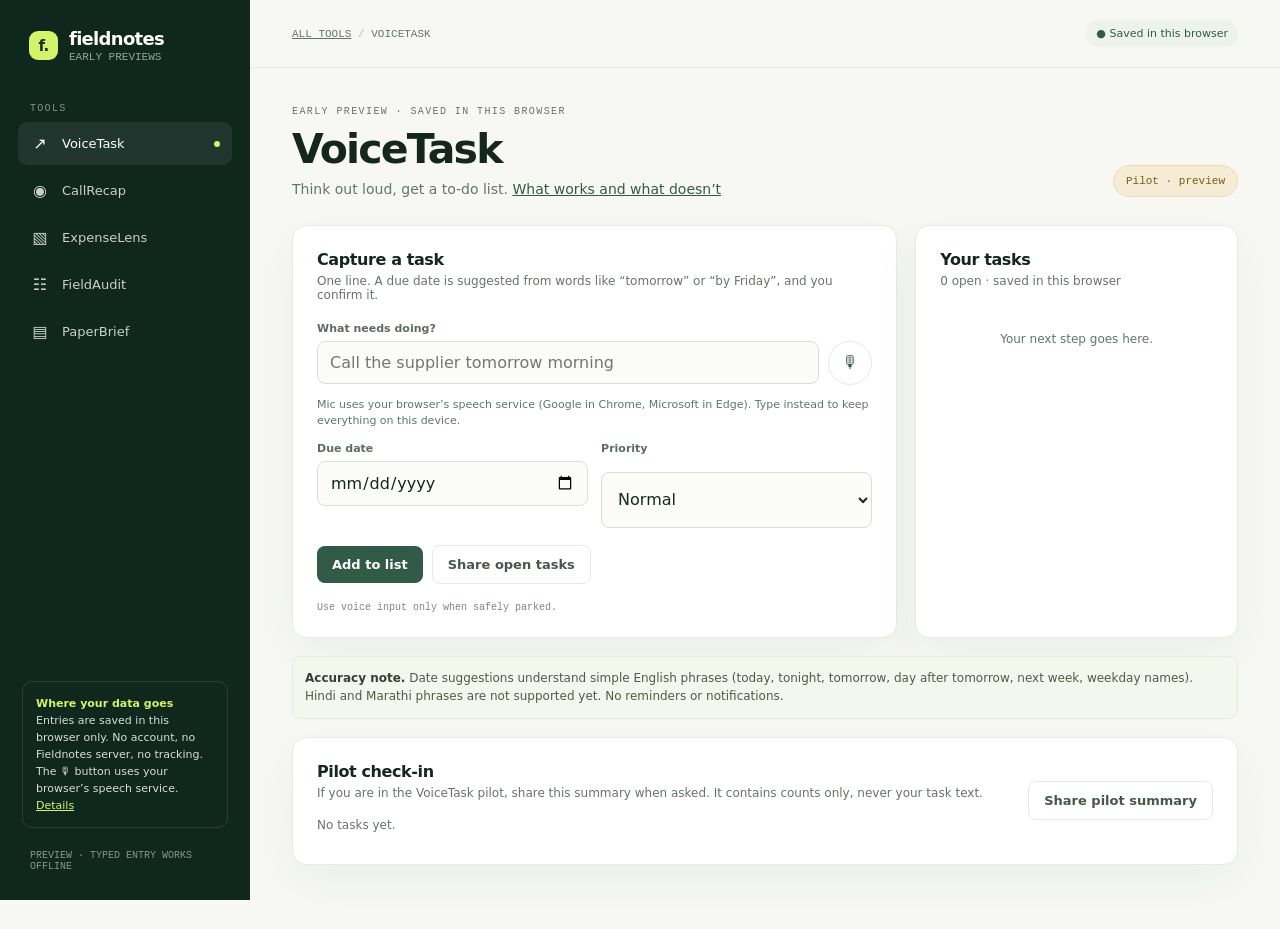
==== src/outputs/app/index.html @ 52ec48af "Fieldnotes storefront: catalog, product pages, honest privacy, VoiceTask pilot, speech test lab Co-A" ====
<!doctype html>
<html lang="en">
<head>
<meta charset="utf-8"><meta name="viewport" content="width=device-width,initial-scale=1,viewport-fit=cover"><meta name="theme-color" content="#10271e"><meta name="robots" content="noindex"><meta name="description" content="Early previews of focused, privacy-first tools for small businesses."><link rel="manifest" href="../manifest.webmanifest"><link rel="icon" href="../icon.svg"><title>Fieldnotes preview</title>
<style>
:root{--ink:#15261e;--muted:#66736a;--line:#e6e9e4;--paper:#f7f8f4;--white:#fff;--green:#315b46;--lime:#d3f36b;--soft:#edf3e9;--orange:#e17a4c;--shadow:0 16px 50px #1c38250d;--sans:'DM Sans',system-ui,-apple-system,'Segoe UI',Roboto,sans-serif;--display:Manrope,system-ui,-apple-system,'Segoe UI',Roboto,sans-serif;--mono:'DM Mono',ui-monospace,SFMono-Regular,Menlo,monospace}*{box-sizing:border-box}body{margin:0;background:var(--paper);color:var(--ink);font:15px var(--sans)}.shell{min-height:100vh}.sidebar{position:fixed;inset:0 auto 0 0;width:250px;background:#10271e;color:white;padding:26px 18px;display:flex;flex-direction:column;z-index:5}.brand{display:flex;align-items:center;gap:11px;padding:2px 11px 32px;font:800 18px var(--display);letter-spacing:-.7px;color:white;text-decoration:none}.brand-mark{width:29px;height:29px;border-radius:9px;background:var(--lime);color:#173326;display:grid;place-items:center;font:800 15px var(--display)}.brand small{display:block;color:#91a89a;font:11px var(--mono);letter-spacing:0;margin-top:2px}.nav-label{padding:8px 12px;color:#819489;font:10px var(--mono);letter-spacing:1.3px;text-transform:uppercase}.nav{display:grid;gap:4px}.nav button{border:0;background:transparent;color:#c8d2ca;text-align:left;padding:12px;border-radius:9px;display:flex;align-items:center;gap:12px;font:500 13px var(--sans);cursor:pointer}.nav button:hover,.nav button.active{background:#ffffff12;color:white}.nav button.active:after{content:'';margin-left:auto;width:6px;height:6px;background:var(--lime);border-radius:50%}.nav-icon{width:20px;text-align:center;font-size:16px}.side-bottom{margin-top:auto}.privacy{margin:10px 4px 0;padding:13px;border:1px solid #ffffff1c;border-radius:10px;color:#d3e0d5;font-size:11px;line-height:1.55}.privacy b{color:var(--lime);font-weight:600}.side-foot{padding:22px 12px 2px;color:#84988b;font:10px var(--mono)}.main{margin-left:250px;min-height:100vh}.topbar{height:68px;padding:0 42px;border-bottom:1px solid var(--line);display:flex;align-items:center;justify-content:space-between;background:#f7f8f4ef;position:sticky;top:0;z-index:4;backdrop-filter:blur(12px)}.crumb{font:11px var(--mono);color:var(--muted)}.top-actions{display:flex;align-items:center;gap:12px}.local-pill{font-size:11px;color:var(--green);background:var(--soft);padding:7px 10px;border-radius:99px}.content{max-width:1180px;margin:0 auto;padding:38px 42px 64px}.eyebrow{font:10px var(--mono);letter-spacing:1.4px;text-transform:uppercase;color:#66736a}.hero{display:flex;align-items:end;justify-content:space-between;margin-bottom:28px;gap:16px}.hero h1{font:700 clamp(28px,4vw,41px)/1.07 var(--display);letter-spacing:-1.8px;margin:11px 0 9px}.hero p{margin:0;color:var(--muted);font-size:14px}.price-tag{font:11px var(--mono);padding:9px 12px;border:1px solid #ecdcb6;border-radius:99px;color:#7a5a17;background:#f6ecd5;white-space:nowrap}.grid{display:grid;grid-template-columns:minmax(0,1.5fr) minmax(270px,.8fr);gap:18px}.card{background:var(--white);border:1px solid var(--line);border-radius:14px;padding:24px;box-shadow:var(--shadow)}.card-head{display:flex;justify-content:space-between;align-items:start;margin-bottom:20px}.card h2{font:700 16px var(--display);margin:0;letter-spacing:-.4px}.card-sub{font-size:12px;color:var(--muted);margin-top:5px}.kicker{font:10px var(--mono);color:var(--muted)}.form-grid{display:grid;grid-template-columns:1fr 1fr;gap:13px}.field{display:grid;gap:6px}.field.full{grid-column:1/-1}label{font-size:11px;font-weight:600;color:#5d6b60}.field input,.field select,.field textarea,.mic-row input{width:100%;border:1px solid #d9dfd6;background:#fbfcfa;border-radius:8px;padding:11px 12px;color:var(--ink);font:16px var(--sans);outline:none}.field input:focus,.field select:focus,.field textarea:focus,.mic-row input:focus{border-color:#73937d;box-shadow:0 0 0 3px #315b4620}.field textarea{min-height:85px;resize:vertical}.actions{display:flex;align-items:center;gap:9px;margin-top:17px;flex-wrap:wrap}.btn{border:0;border-radius:8px;padding:11px 15px;background:var(--green);color:white;font:600 13px var(--sans);cursor:pointer}.btn:hover{background:#244a37}.btn.secondary{background:white;border:1px solid var(--line);color:#47574b}.btn.secondary:hover{background:#f5f7f3}.btn.small{padding:8px 10px;font-size:12px}.receipt-drop{border:1px dashed #cbd5ca;background:#f9fbf8;border-radius:10px;padding:18px;display:flex;align-items:center;gap:13px;margin-bottom:16px;cursor:pointer}.drop-icon{height:40px;width:40px;flex:none;background:#e9f0e5;border-radius:11px;display:grid;place-items:center;font-size:18px}.receipt-drop b{font-size:12px}.receipt-drop span{display:block;color:var(--muted);font-size:11px;margin-top:3px}.receipt-drop input{display:none}.stats{display:grid;grid-template-columns:repeat(3,1fr);gap:10px;margin-bottom:18px}.stat{background:#f7f9f5;border:1px solid #edf0e9;border-radius:10px;padding:14px}.stat small{font-size:10px;color:var(--muted)}.stat strong{display:block;font:700 22px var(--display);letter-spacing:-1px;margin-top:7px}.rows{display:grid}.row{display:flex;align-items:center;justify-content:space-between;padding:13px 0;border-top:1px solid #edf0eb;gap:12px}.row-title{font-size:13px;font-weight:600;overflow-wrap:anywhere}.row-meta{color:var(--muted);font-size:11px;margin-top:3px}.row-amount{font:500 12px var(--mono);white-space:nowrap}.empty{padding:24px 8px;text-align:center;color:var(--muted);font-size:12px}.notice{background:#f4f7ed;border:1px solid #e5ecd8;border-radius:9px;padding:12px;color:#4f5c47;font-size:12px;line-height:1.55}.notice strong{color:#31432f}.wide{grid-column:1/-1}.task-list{display:grid}.task-item{display:flex;gap:12px;align-items:start;border-top:1px solid #edf0eb;padding:14px 2px}.check{width:22px;height:22px;border:1px solid #b9c5b8;border-radius:6px;margin-top:0;cursor:pointer;flex:none;background:#fff;padding:0}.check.done{background:var(--green);border-color:var(--green);position:relative}.check.done:after{content:'✓';color:white;position:absolute;top:0;left:4px;font-size:14px}.done-text{text-decoration:line-through;color:#8a948a}.tag{font:9px var(--mono);padding:5px 7px;border-radius:99px;background:#eef4e9;color:#58704e;white-space:nowrap}.tag.orange{background:#fff0e8;color:#b55d34}.template{border:1px solid var(--line);border-radius:9px;padding:13px;cursor:pointer;background:#fff;text-align:left;font:inherit;color:inherit}.template.selected{border-color:var(--green);box-shadow:0 0 0 2px #315b4620}.template b{font-size:12px}.template span{display:block;font-size:10px;color:var(--muted);margin-top:4px}.templates{display:grid;grid-template-columns:repeat(3,1fr);gap:9px;margin-bottom:20px}.checklist{display:grid;margin-top:18px}.checkline{display:flex;gap:10px;padding:11px 0;border-top:1px solid #edf0eb;align-items:center;font-size:13px}.checkline input{accent-color:var(--green);width:18px;height:18px}.doc-output{border-left:2px solid var(--lime);padding:3px 0 3px 15px;margin:16px 0;color:#4f5c4f;font-size:13px;line-height:1.8}.flags{display:grid;gap:8px;margin-top:13px}.flag{background:#fff6ef;border:1px solid #f4e4d7;border-radius:8px;padding:10px 12px;color:#7d5236;font-size:12px}.flag b{font-size:10px;text-transform:uppercase;letter-spacing:.6px}.footer-note{font:10px var(--mono);color:#7d877d;margin-top:18px}.mobile-nav{display:none}.toast{position:fixed;bottom:84px;left:50%;transform:translateX(-50%);background:#18382a;color:white;padding:12px 16px;border-radius:9px;z-index:20;font-size:13px;box-shadow:0 8px 22px #0002;max-width:calc(100vw - 32px)}.mic-btn{border-radius:50%;height:44px;width:44px;flex:none;border:1px solid var(--line);background:white;color:var(--green);font-size:17px;cursor:pointer}.mic-row{display:flex;gap:9px;align-items:center}.mic-row input{flex:1;min-width:0}.mic-note{font-size:11px;color:var(--muted);margin-top:6px;line-height:1.45}.hint{font-size:11px;color:var(--muted);min-height:16px;line-height:1.4}.hint.on{color:#2d5420}.pilot{display:flex;justify-content:space-between;align-items:center;gap:16px;flex-wrap:wrap}.pilot .card-head{margin-bottom:10px}.pilot .actions{margin-top:0}.pilot-stats{display:flex;gap:18px;flex-wrap:wrap;font-size:12px;color:var(--muted)}.pilot-stats b{color:var(--ink);font-size:16px;margin-right:3px}
@media(max-width:900px){.sidebar{width:210px}.main{margin-left:210px}.content{padding:30px 24px}.topbar{padding:0 24px}}@media(max-width:680px){.sidebar{display:none}.main{margin:0;padding-bottom:70px}.topbar{height:56px;padding:0 16px}.content{padding:22px 16px 35px}.hero{align-items:start;gap:12px;flex-direction:column}.grid{grid-template-columns:1fr}.wide{grid-column:auto}.card{padding:18px}.templates{grid-template-columns:1fr}.mobile-nav{display:flex;position:fixed;inset:auto 0 0;background:#10271e;color:white;justify-content:space-around;padding:8px 4px calc(8px + env(safe-area-inset-bottom));z-index:8}.mobile-nav button{border:0;background:transparent;color:#c8d2ca;font-size:10px;display:grid;gap:4px;justify-items:center;padding:3px;min-width:56px}.mobile-nav button span:first-child{font-size:17px}.mobile-nav button.active{color:var(--lime)}.stats{gap:6px}.stat{padding:11px}.stat strong{font-size:18px}.form-grid{gap:10px;grid-template-columns:1fr}.price-tag{align-self:flex-start;white-space:normal}.local-pill{display:none}}
</style></head><body><div id="app"></div><script src="app.js"></script><script>if('serviceWorker'in navigator)navigator.serviceWorker.register('../sw.js').catch(()=>{});</script></body></html>
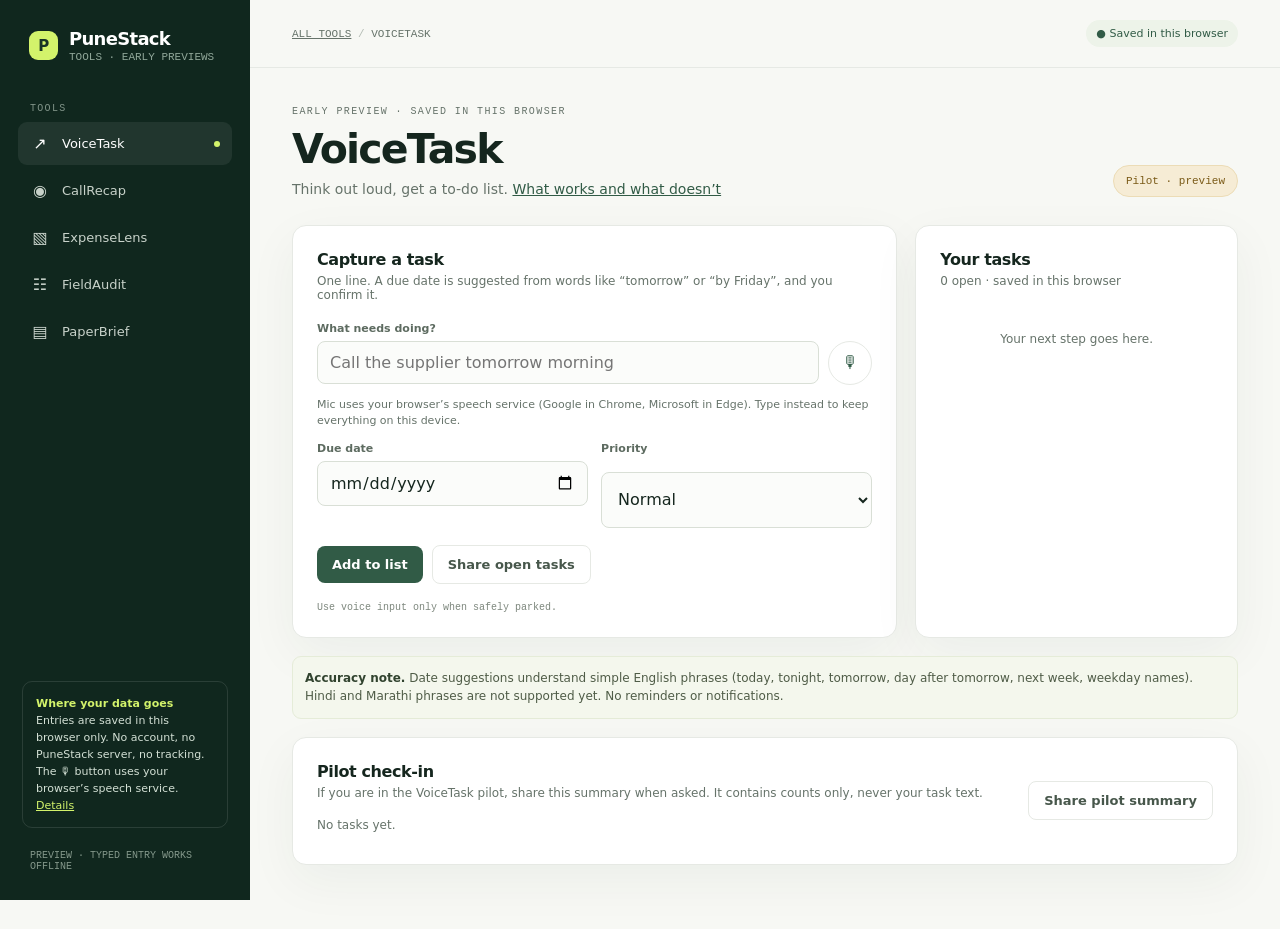
==== commit 755cc403: "Present the tools as "PuneStack Tools" (part of PuneStack) Visible branding only; internal names are" ====
--- a/src/outputs/app/index.html
+++ b/src/outputs/app/index.html
@@ -1,7 +1,7 @@
 <!doctype html>
 <html lang="en">
 <head>
-<meta charset="utf-8"><meta name="viewport" content="width=device-width,initial-scale=1,viewport-fit=cover"><meta name="theme-color" content="#10271e"><meta name="robots" content="noindex"><meta name="description" content="Early previews of focused, privacy-first tools for small businesses."><link rel="manifest" href="../manifest.webmanifest"><link rel="icon" href="../icon.svg"><title>Fieldnotes preview</title>
+<meta charset="utf-8"><meta name="viewport" content="width=device-width,initial-scale=1,viewport-fit=cover"><meta name="theme-color" content="#10271e"><meta name="robots" content="noindex"><meta name="description" content="Early previews of focused, privacy-first tools for small businesses."><link rel="manifest" href="../manifest.webmanifest"><link rel="icon" href="../icon.svg"><title>PuneStack Tools preview</title>
 <style>
 :root{--ink:#15261e;--muted:#66736a;--line:#e6e9e4;--paper:#f7f8f4;--white:#fff;--green:#315b46;--lime:#d3f36b;--soft:#edf3e9;--orange:#e17a4c;--shadow:0 16px 50px #1c38250d;--sans:'DM Sans',system-ui,-apple-system,'Segoe UI',Roboto,sans-serif;--display:Manrope,system-ui,-apple-system,'Segoe UI',Roboto,sans-serif;--mono:'DM Mono',ui-monospace,SFMono-Regular,Menlo,monospace}*{box-sizing:border-box}body{margin:0;background:var(--paper);color:var(--ink);font:15px var(--sans)}.shell{min-height:100vh}.sidebar{position:fixed;inset:0 auto 0 0;width:250px;background:#10271e;color:white;padding:26px 18px;display:flex;flex-direction:column;z-index:5}.brand{display:flex;align-items:center;gap:11px;padding:2px 11px 32px;font:800 18px var(--display);letter-spacing:-.7px;color:white;text-decoration:none}.brand-mark{width:29px;height:29px;border-radius:9px;background:var(--lime);color:#173326;display:grid;place-items:center;font:800 15px var(--display)}.brand small{display:block;color:#91a89a;font:11px var(--mono);letter-spacing:0;margin-top:2px}.nav-label{padding:8px 12px;color:#819489;font:10px var(--mono);letter-spacing:1.3px;text-transform:uppercase}.nav{display:grid;gap:4px}.nav button{border:0;background:transparent;color:#c8d2ca;text-align:left;padding:12px;border-radius:9px;display:flex;align-items:center;gap:12px;font:500 13px var(--sans);cursor:pointer}.nav button:hover,.nav button.active{background:#ffffff12;color:white}.nav button.active:after{content:'';margin-left:auto;width:6px;height:6px;background:var(--lime);border-radius:50%}.nav-icon{width:20px;text-align:center;font-size:16px}.side-bottom{margin-top:auto}.privacy{margin:10px 4px 0;padding:13px;border:1px solid #ffffff1c;border-radius:10px;color:#d3e0d5;font-size:11px;line-height:1.55}.privacy b{color:var(--lime);font-weight:600}.side-foot{padding:22px 12px 2px;color:#84988b;font:10px var(--mono)}.main{margin-left:250px;min-height:100vh}.topbar{height:68px;padding:0 42px;border-bottom:1px solid var(--line);display:flex;align-items:center;justify-content:space-between;background:#f7f8f4ef;position:sticky;top:0;z-index:4;backdrop-filter:blur(12px)}.crumb{font:11px var(--mono);color:var(--muted)}.top-actions{display:flex;align-items:center;gap:12px}.local-pill{font-size:11px;color:var(--green);background:var(--soft);padding:7px 10px;border-radius:99px}.content{max-width:1180px;margin:0 auto;padding:38px 42px 64px}.eyebrow{font:10px var(--mono);letter-spacing:1.4px;text-transform:uppercase;color:#66736a}.hero{display:flex;align-items:end;justify-content:space-between;margin-bottom:28px;gap:16px}.hero h1{font:700 clamp(28px,4vw,41px)/1.07 var(--display);letter-spacing:-1.8px;margin:11px 0 9px}.hero p{margin:0;color:var(--muted);font-size:14px}.price-tag{font:11px var(--mono);padding:9px 12px;border:1px solid #ecdcb6;border-radius:99px;color:#7a5a17;background:#f6ecd5;white-space:nowrap}.grid{display:grid;grid-template-columns:minmax(0,1.5fr) minmax(270px,.8fr);gap:18px}.card{background:var(--white);border:1px solid var(--line);border-radius:14px;padding:24px;box-shadow:var(--shadow)}.card-head{display:flex;justify-content:space-between;align-items:start;margin-bottom:20px}.card h2{font:700 16px var(--display);margin:0;letter-spacing:-.4px}.card-sub{font-size:12px;color:var(--muted);margin-top:5px}.kicker{font:10px var(--mono);color:var(--muted)}.form-grid{display:grid;grid-template-columns:1fr 1fr;gap:13px}.field{display:grid;gap:6px}.field.full{grid-column:1/-1}label{font-size:11px;font-weight:600;color:#5d6b60}.field input,.field select,.field textarea,.mic-row input{width:100%;border:1px solid #d9dfd6;background:#fbfcfa;border-radius:8px;padding:11px 12px;color:var(--ink);font:16px var(--sans);outline:none}.field input:focus,.field select:focus,.field textarea:focus,.mic-row input:focus{border-color:#73937d;box-shadow:0 0 0 3px #315b4620}.field textarea{min-height:85px;resize:vertical}.actions{display:flex;align-items:center;gap:9px;margin-top:17px;flex-wrap:wrap}.btn{border:0;border-radius:8px;padding:11px 15px;background:var(--green);color:white;font:600 13px var(--sans);cursor:pointer}.btn:hover{background:#244a37}.btn.secondary{background:white;border:1px solid var(--line);color:#47574b}.btn.secondary:hover{background:#f5f7f3}.btn.small{padding:8px 10px;font-size:12px}.receipt-drop{border:1px dashed #cbd5ca;background:#f9fbf8;border-radius:10px;padding:18px;display:flex;align-items:center;gap:13px;margin-bottom:16px;cursor:pointer}.drop-icon{height:40px;width:40px;flex:none;background:#e9f0e5;border-radius:11px;display:grid;place-items:center;font-size:18px}.receipt-drop b{font-size:12px}.receipt-drop span{display:block;color:var(--muted);font-size:11px;margin-top:3px}.receipt-drop input{display:none}.stats{display:grid;grid-template-columns:repeat(3,1fr);gap:10px;margin-bottom:18px}.stat{background:#f7f9f5;border:1px solid #edf0e9;border-radius:10px;padding:14px}.stat small{font-size:10px;color:var(--muted)}.stat strong{display:block;font:700 22px var(--display);letter-spacing:-1px;margin-top:7px}.rows{display:grid}.row{display:flex;align-items:center;justify-content:space-between;padding:13px 0;border-top:1px solid #edf0eb;gap:12px}.row-title{font-size:13px;font-weight:600;overflow-wrap:anywhere}.row-meta{color:var(--muted);font-size:11px;margin-top:3px}.row-amount{font:500 12px var(--mono);white-space:nowrap}.empty{padding:24px 8px;text-align:center;color:var(--muted);font-size:12px}.notice{background:#f4f7ed;border:1px solid #e5ecd8;border-radius:9px;padding:12px;color:#4f5c47;font-size:12px;line-height:1.55}.notice strong{color:#31432f}.wide{grid-column:1/-1}.task-list{display:grid}.task-item{display:flex;gap:12px;align-items:start;border-top:1px solid #edf0eb;padding:14px 2px}.check{width:22px;height:22px;border:1px solid #b9c5b8;border-radius:6px;margin-top:0;cursor:pointer;flex:none;background:#fff;padding:0}.check.done{background:var(--green);border-color:var(--green);position:relative}.check.done:after{content:'✓';color:white;position:absolute;top:0;left:4px;font-size:14px}.done-text{text-decoration:line-through;color:#8a948a}.tag{font:9px var(--mono);padding:5px 7px;border-radius:99px;background:#eef4e9;color:#58704e;white-space:nowrap}.tag.orange{background:#fff0e8;color:#b55d34}.template{border:1px solid var(--line);border-radius:9px;padding:13px;cursor:pointer;background:#fff;text-align:left;font:inherit;color:inherit}.template.selected{border-color:var(--green);box-shadow:0 0 0 2px #315b4620}.template b{font-size:12px}.template span{display:block;font-size:10px;color:var(--muted);margin-top:4px}.templates{display:grid;grid-template-columns:repeat(3,1fr);gap:9px;margin-bottom:20px}.checklist{display:grid;margin-top:18px}.checkline{display:flex;gap:10px;padding:11px 0;border-top:1px solid #edf0eb;align-items:center;font-size:13px}.checkline input{accent-color:var(--green);width:18px;height:18px}.doc-output{border-left:2px solid var(--lime);padding:3px 0 3px 15px;margin:16px 0;color:#4f5c4f;font-size:13px;line-height:1.8}.flags{display:grid;gap:8px;margin-top:13px}.flag{background:#fff6ef;border:1px solid #f4e4d7;border-radius:8px;padding:10px 12px;color:#7d5236;font-size:12px}.flag b{font-size:10px;text-transform:uppercase;letter-spacing:.6px}.footer-note{font:10px var(--mono);color:#7d877d;margin-top:18px}.mobile-nav{display:none}.toast{position:fixed;bottom:84px;left:50%;transform:translateX(-50%);background:#18382a;color:white;padding:12px 16px;border-radius:9px;z-index:20;font-size:13px;box-shadow:0 8px 22px #0002;max-width:calc(100vw - 32px)}.mic-btn{border-radius:50%;height:44px;width:44px;flex:none;border:1px solid var(--line);background:white;color:var(--green);font-size:17px;cursor:pointer}.mic-row{display:flex;gap:9px;align-items:center}.mic-row input{flex:1;min-width:0}.mic-note{font-size:11px;color:var(--muted);margin-top:6px;line-height:1.45}.hint{font-size:11px;color:var(--muted);min-height:16px;line-height:1.4}.hint.on{color:#2d5420}.pilot{display:flex;justify-content:space-between;align-items:center;gap:16px;flex-wrap:wrap}.pilot .card-head{margin-bottom:10px}.pilot .actions{margin-top:0}.pilot-stats{display:flex;gap:18px;flex-wrap:wrap;font-size:12px;color:var(--muted)}.pilot-stats b{color:var(--ink);font-size:16px;margin-right:3px}
 @media(max-width:900px){.sidebar{width:210px}.main{margin-left:210px}.content{padding:30px 24px}.topbar{padding:0 24px}}@media(max-width:680px){.sidebar{display:none}.main{margin:0;padding-bottom:70px}.topbar{height:56px;padding:0 16px}.content{padding:22px 16px 35px}.hero{align-items:start;gap:12px;flex-direction:column}.grid{grid-template-columns:1fr}.wide{grid-column:auto}.card{padding:18px}.templates{grid-template-columns:1fr}.mobile-nav{display:flex;position:fixed;inset:auto 0 0;background:#10271e;color:white;justify-content:space-around;padding:8px 4px calc(8px + env(safe-area-inset-bottom));z-index:8}.mobile-nav button{border:0;background:transparent;color:#c8d2ca;font-size:10px;display:grid;gap:4px;justify-items:center;padding:3px;min-width:56px}.mobile-nav button span:first-child{font-size:17px}.mobile-nav button.active{color:var(--lime)}.stats{gap:6px}.stat{padding:11px}.stat strong{font-size:18px}.form-grid{gap:10px;grid-template-columns:1fr}.price-tag{align-self:flex-start;white-space:normal}.local-pill{display:none}}
